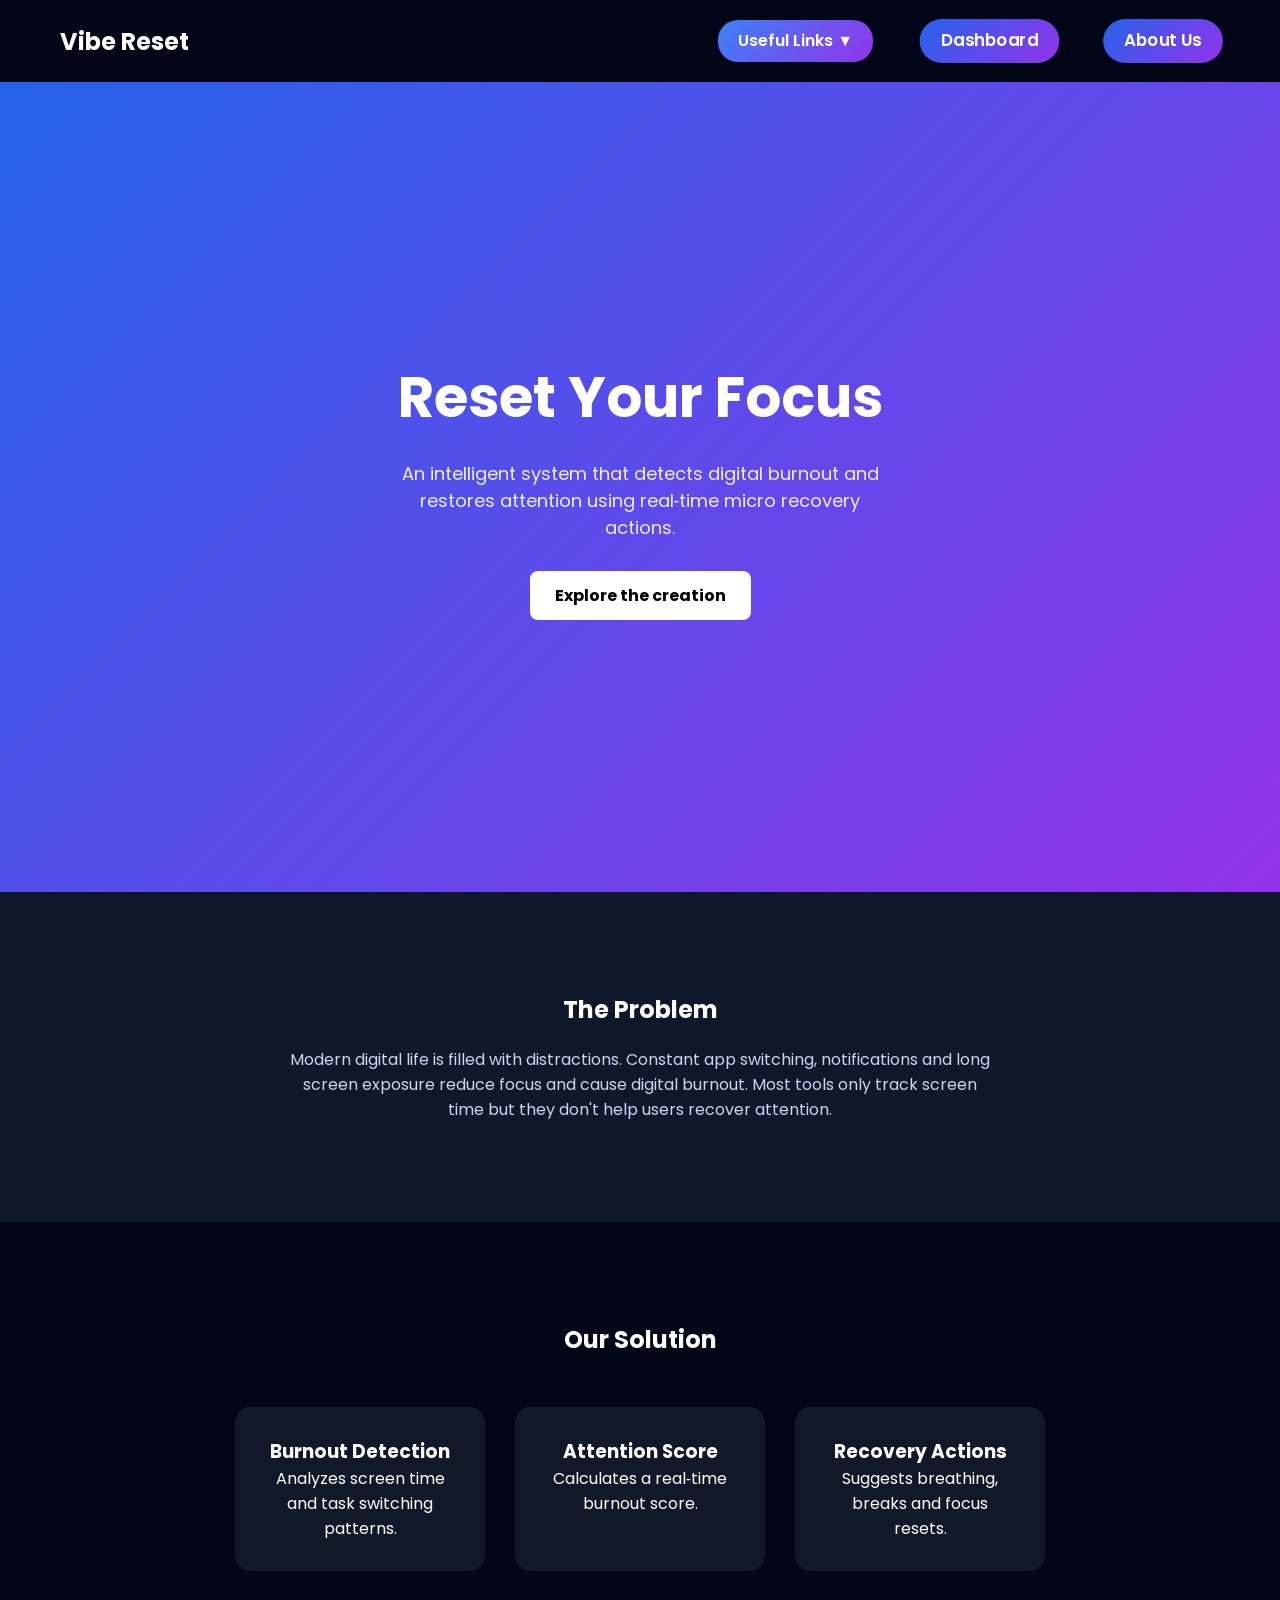
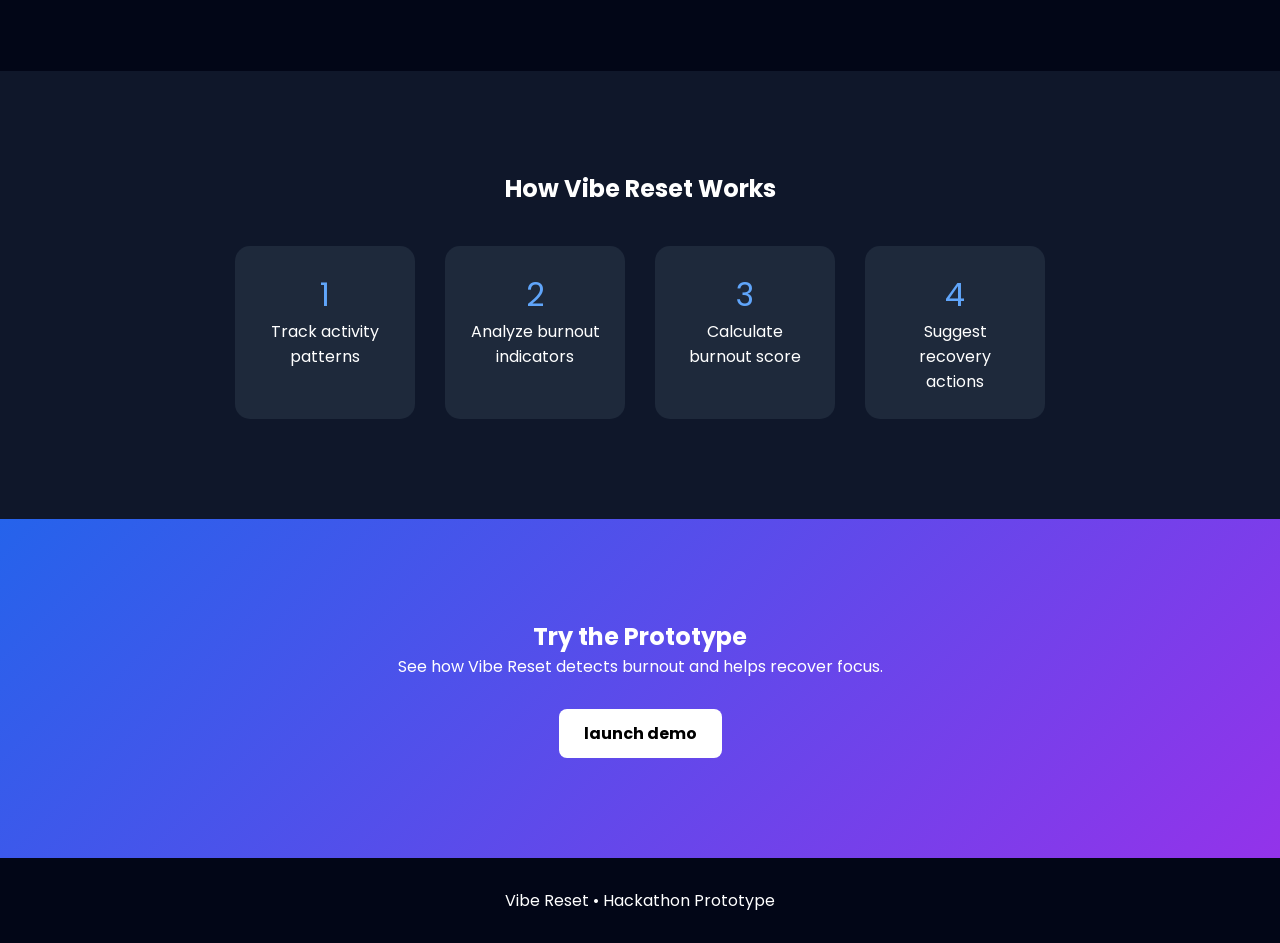
==== index.html @ a6e9ce76 "Initial commit" ====
<!DOCTYPE html>
<html lang="en">
<head>

<meta charset="UTF-8">
<meta name="viewport" content="width=device-width, initial-scale=1.0">
<title>Vibe Reset</title>


<link rel="stylesheet" href="style.css">

<link href="https://fonts.googleapis.com/css2?family=Poppins:wght@300;400;600&display=swap" rel="stylesheet">

</head>

<body>
<nav class="navbar">

<a href="index.html" class="logo">Vibe Reset</a>

<div class="nav-links">

<div class="dropdown">
  
<button class="dropbtn">Useful Links ▼</button>
<div class="dropdown-content">
<a href="burnout.html">What's the Problem?</a>
<a href="burnout.html#patterns">Burnout Patterns</a>
<a href="burnout.html#stats">Statistics / Facts</a>
 <a href="login.html">Login</a>
</div>
</div>

<!-- Simple link button -->
<a href="dashboard.html" class="nav-pill">Dashboard</a>

<a href="team.html" class="nav-pill">About Us</a>

</div>

</nav> 
<section class="hero">
<div class="hero-text">

<h1>Reset Your Focus</h1>

<p>
An intelligent system that detects digital burnout and restores
attention using real‑time micro recovery actions.
</p>

<button id="explore-btn" onclick="scrollToPrototype()">Explore the creation</button>

</div>

</section>

<section id="problem" class="section">

<h2>The Problem</h2>

<p class="section-text">
Modern digital life is filled with distractions. Constant app
switching, notifications and long screen exposure reduce focus and
cause digital burnout.

Most tools only track screen time but they don't help users recover
attention.
</p>

</section>

<section id="solution" class="section light">

<h2>Our Solution</h2>

<div class="features">

<div class="feature">
<h3>Burnout Detection</h3>
<p>Analyzes screen time and task switching patterns.</p>
</div>

<div class="feature">
<h3>Attention Score</h3>
<p>Calculates a real‑time burnout score.</p>
</div>

<div class="feature">
<h3>Recovery Actions</h3>
<p>Suggests breathing, breaks and focus resets.</p>
</div>

</div>

</section>

<section id="how" class="section">

<h2>How Vibe Reset Works</h2>

<div class="steps">

<div class="step">
<span>1</span>
<p>Track activity patterns</p>
</div>

<div class="step">
<span>2</span>
<p>Analyze burnout indicators</p>
</div>

<div class="step">
<span>3</span>
<p>Calculate burnout score</p>
</div>

<div class="step">
<span>4</span>
<p>Suggest recovery actions</p>
</div>

</div>

</section>

<section id="prototype" class="prototype">

<h2>Try the Prototype</h2>

<p>See how Vibe Reset detects burnout and helps recover focus.</p>

<button id="explore-btn" onclick="scrollToPrototype()">launch demo</button>

</section>

<footer>

<p>Vibe Reset • Hackathon Prototype</p>

</footer>

<script src="script.js"></script>

</body>
</html>
---- style.css ----
*{
margin:0;
padding:0;
box-sizing:border-box;
font-family:'Poppins',sans-serif;
}

body{
background:#0f172a;
color:white;
}

.navbar{
display:flex;
justify-content:space-between;
padding:20px 60px;
background:#020617;
align-items:center;
position:sticky;
top:0;

}

.logo{
font-size:220px;
font-weight:600;
color: rgb(255, 255, 255);
text-decoration:none;

}

.nav-links a{
margin-left:25px;
text-decoration:none;
color:#cbd5f5;
}

.hero{
height:90vh;
display:flex;
justify-content:center;
align-items:center;
text-align:center;
padding:40px;
background:linear-gradient(135deg,#2563eb,#9333ea);
}

.hero h1{
font-size:56px;
margin-bottom:20px;
}

.hero p{
max-width:500px;
margin:auto;
font-size:18px;
opacity:0.9;
}

button{
margin-top:30px;
padding:14px 28px;
border:none;
border-radius:30px;
background:white;
color:#111;
font-size:16px;
font-weight:600;
cursor:pointer;
}

button:hover{
transform:scale(1.05);
}

.section{
padding:100px 80px;
text-align:center;
}

.section.light{
background:#020617;
}

.section-text{
max-width:700px;
margin:auto;
margin-top:20px;
color:#cbd5f5;
}

.features{
display:flex;
justify-content:center;
flex-wrap:wrap;
gap:30px;
margin-top:50px;
}

.feature{
background:#111827;
padding:30px;
border-radius:15px;
width:250px;
}

.steps{
display:flex;
justify-content:center;
flex-wrap:wrap;
gap:30px;
margin-top:40px;
}

.step{
background:#1e293b;
padding:25px;
border-radius:15px;
width:180px;
}

.step span{
font-size:32px;
color:#60a5fa;
}

.prototype{
background:linear-gradient(135deg,#2563eb,#9333ea);
padding:100px 40px;
text-align:center;
}

footer{
padding:30px;
text-align:center;
background:#020617;
}
.team-hero{
  text-align:center;
  padding:80px 20px;
  background:linear-gradient(135deg,#2563eb,#9333ea);
  color:white;
}

.team-members{
  display:flex;
  flex-wrap:wrap;
  justify-content:center;
  gap:40px;
  padding:60px 20px;
  background:#0f172a;
}

.member{
  background:#1e293b;
  padding:25px;
  border-radius:15px;
  width:200px;
  text-align:center;
}

.member img{
  border-radius:50%;
  width:120px;
  height:120px;
  object-fit:cover;
  margin-bottom:15px;
}

.member h3{
  margin-bottom:5px;
}

.about-project{
  padding:80px 40px;
  text-align:center;
  background:#020617;
}

.about-project h2{
  margin-bottom:20px;
}

.about-project p{
  max-width:700px;
  margin:auto;
  color:#cbd5f5;
}
/* Dropdown Menu */
.dropdown {
  position: relative;
  display: inline-block;
  margin-left: 25px;
}

.dropbtn {
  background:#2563eb;
  color:white;
  padding:10px 16px;
  font-size:16px;
  border:none;
  border-radius:6px;
  cursor:pointer;
  font-weight:600;
  transition:0.3s;
}

.dropbtn:hover {
  background:#1d4ed8;
}

.dropdown-content {
  display: none;
  position: absolute;
  background-color: #1e293b;
  min-width: 200px;
  border-radius:8px;
  box-shadow:0 4px 8px rgba(0,0,0,0.3);
  z-index: 1;
}

.dropdown-content a {
  color:white;
  padding:12px 16px;
  text-decoration:none;
  display:block;
  font-weight:500;
  transition:0.2s;
}

.dropdown-content a:hover {
  background:#2563eb;
}

.dropdown:hover .dropdown-content {
  display: block;
}
.fullwidth-section {
  width:100%;
  padding:100px 40px;
  text-align:center;
  background:linear-gradient(135deg,#2563eb,#9333ea);
  color:white;
  margin-bottom:40px;
}

.fullwidth-section:nth-child(even) {
  background:#0f172a;
}

.fullwidth-section h1 {
  font-size:48px;
  margin-bottom:30px;
  font-weight:700;
}

.fullwidth-section .big-text {
  font-size:22px;
  max-width:1000px;
  margin:auto;
  line-height:1.6;
}

.cards-container {
  display:flex;
  flex-wrap:wrap;
  justify-content:center;
  gap:30px;
  margin-top:40px;
}

.card {
  background:#1e293b;
  padding:30px;
  border-radius:20px;
  width:280px;
  transition:0.3s;
}

.card:hover {
  transform: translateY(-10px);
  box-shadow:0 8px 20px rgba(0,0,0,0.4);
}

.card h2 {
  font-size:24px;
  margin-bottom:15px;
  color:#60a5fa;
}

.card p {
  font-size:18px;
  line-height:1.5;
  color:#cbd5f5;
}
/* Navbar Styles */
.navbar{
  display:flex;
  justify-content:space-between;
  align-items:center;
  padding:20px 60px;
  background:#020617;
  position:sticky;
  top:0;
  z-index:1000;
}

/* Logo */
.logo{
  font-size:24px;
  font-weight:700;
  color:white;
  text-decoration:none;
}

/* Nav Links */
.nav-links{
  display:flex;
  align-items:center;
  gap:20px;
}



.nav-links .nav-pill{
 padding:10px 20px;
  border-radius:30px;
  font-weight:600;
  text-decoration:none;
  background: linear-gradient(135deg,#2563eb,#9333ea);
  color:white;
  transition:0.3s;
  transform:scale(1.05);
}

/* Dropdown Menu */
.dropdown{
  position: relative;
  display:inline-block;
}

.dropbtn{
    padding:10px 20px;
  border-radius:30px;
  font-weight:600;
  text-decoration:none;
  background: linear-gradient(135deg,#2563eb,#9333ea);
  color:white;
  transition:0.3s;
}

.dropbtn:hover{
  background:#1d4ed8;
}

.dropdown-content{
  display:none;
  position:absolute;
  background-color:#1e293b;
  min-width:200px;
  border-radius:8px;
  box-shadow:0 4px 8px rgba(0,0,0,0.3);
  z-index:1;
}

.dropdown-content a{
  color:white;
  padding:12px 16px;
  text-decoration:none;
  display:block;
  font-weight:500;
  transition:0.2s;
}

.dropdown-content a:hover{
  background:#2563eb;
}

.dropdown:hover .dropdown-content{
  display:block;
}

/* Mobile Menu */
.menu-toggle{
  display:none;
  font-size:28px;
  color:white;
  cursor:pointer;
}

/* Responsive */
@media(max-width:900px){
  .nav-links{
    display:none;
    flex-direction:column;
    background:#020617;
    position:absolute;
    top:70px;
    right:0;
    width:200px;
    padding:20px;
    border-radius:10px;
  }

  .nav-links.show{
    display:flex;
  }

  .menu-toggle{
    display:block;
  }
}
.nav-links{
  display:flex;
  align-items:center;
  gap:25px;
}

/* Remove browser button styling */
button{
  margin:0;
  padding:0;
  border:none;
  background:none;
}

/* Common style for all nav items */
.nav-pill,
.dropbtn{
  display:inline-flex;
  align-items:center;
  justify-content:center;
  height:42px;
  padding:0 22px;
  border-radius:30px;
  font-size:16px;
  font-weight:600;
  text-decoration:none;
  cursor:pointer;
  line-height:1;
}

/* Gradient style */
.nav-pill,
.dropbtn,.dashboard-btn{
  background:linear-gradient(135deg,#3b82f6,#9333ea);
  color:white;
}

/* Dropdown container */
.dropdown{
  position:relative;
  display:flex;
  align-items:center;
}.hero-btn{
  display:inline-block;
  margin-top:30px;
  padding:14px 30px;
  font-size:20px;
  font-weight:600;
  color:white;
  background:linear-gradient(135deg,#3b82f6,#9333ea);
  border-radius:10px;
  text-decoration:none;
  transition:0.3s;
}

.hero-btn:hover{
  transform:translateY(-3px);
  box-shadow:0 8px 20px rgba(0,0,0,0.3);
}
#explore-btn {
  padding: 12px 25px;
  background-color: #ffffff;
  color: rgb(0, 0, 0);
  border: none;
  border-radius: 8px;
  cursor: pointer;
  font-weight: bold;
  transition: background-color 0.3s;
  margin-top: 30px;
}

#explore-btn:hover {
  background-color: #7507ea;
} 
/* Dropdown container */
.dropdown {
  position: relative;  /* Important: dropdown is relative to this */
  display: inline-block;
}

/* Button styling */
.dropbtn {
  padding: 10px 20px;
  font-size: 16px;
  background-color: #007bff;
  color: white;
  border: none;
  border-radius: 20px;
  cursor: pointer;
  transition: background-color 0.3s;
}

.dropbtn:hover {
  background-color: #0056b3;
}

/* Dropdown content (hidden by default) */
.dropdown-content {
  display: none;            /* Hidden initially */
  position: absolute;       /* Positioned relative to .dropdown */
  top: 100%;                /* Appears below the button */
  left: 0;
  background-color: rgb(66, 65, 62);
  min-width: 180px;
  box-shadow: 0px 8px 16px rgba(0,0,0,0.2);
  border-radius: 6px;
  z-index: 1000;
}

/* Links inside the dropdown */
.dropdown-content a {
  color: rgb(255, 255, 255);
  padding: 10px 15px;
  text-decoration: none;
  display: block;
  transition: background-color 0.2s;
}
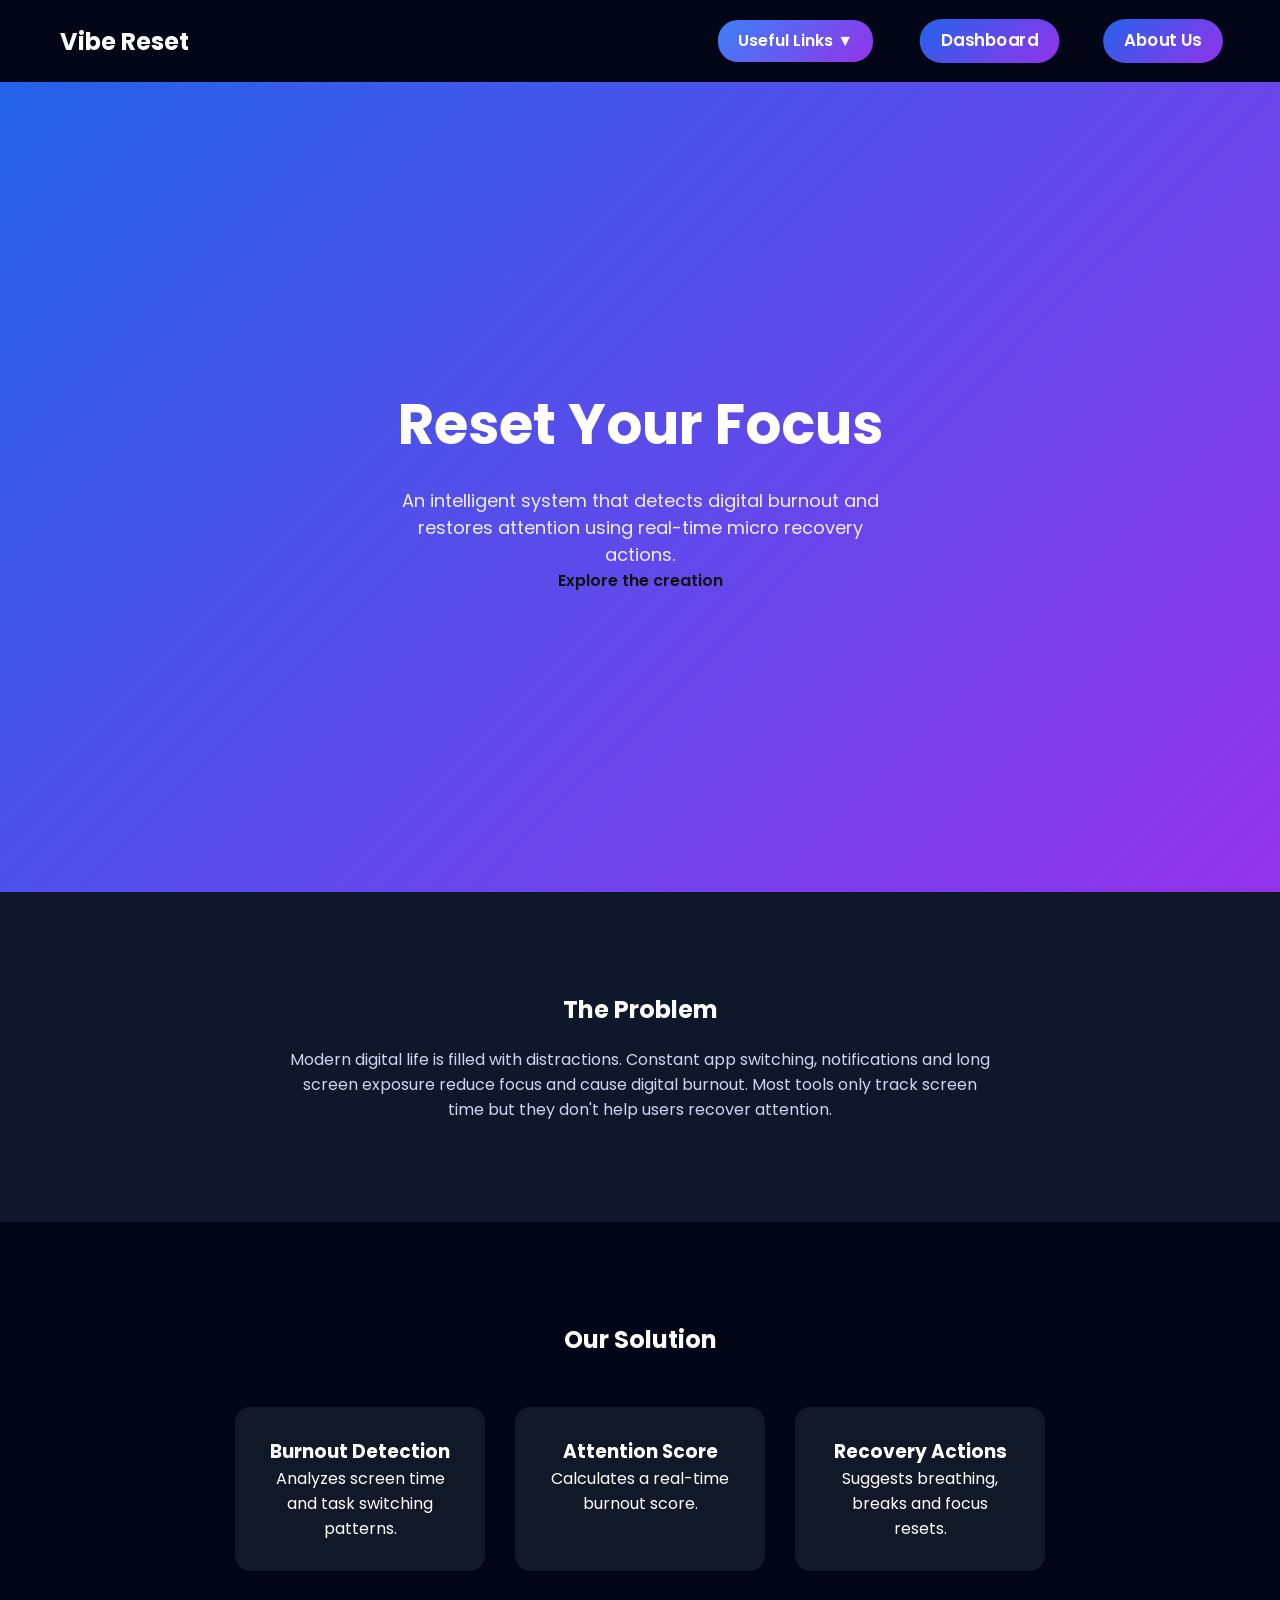
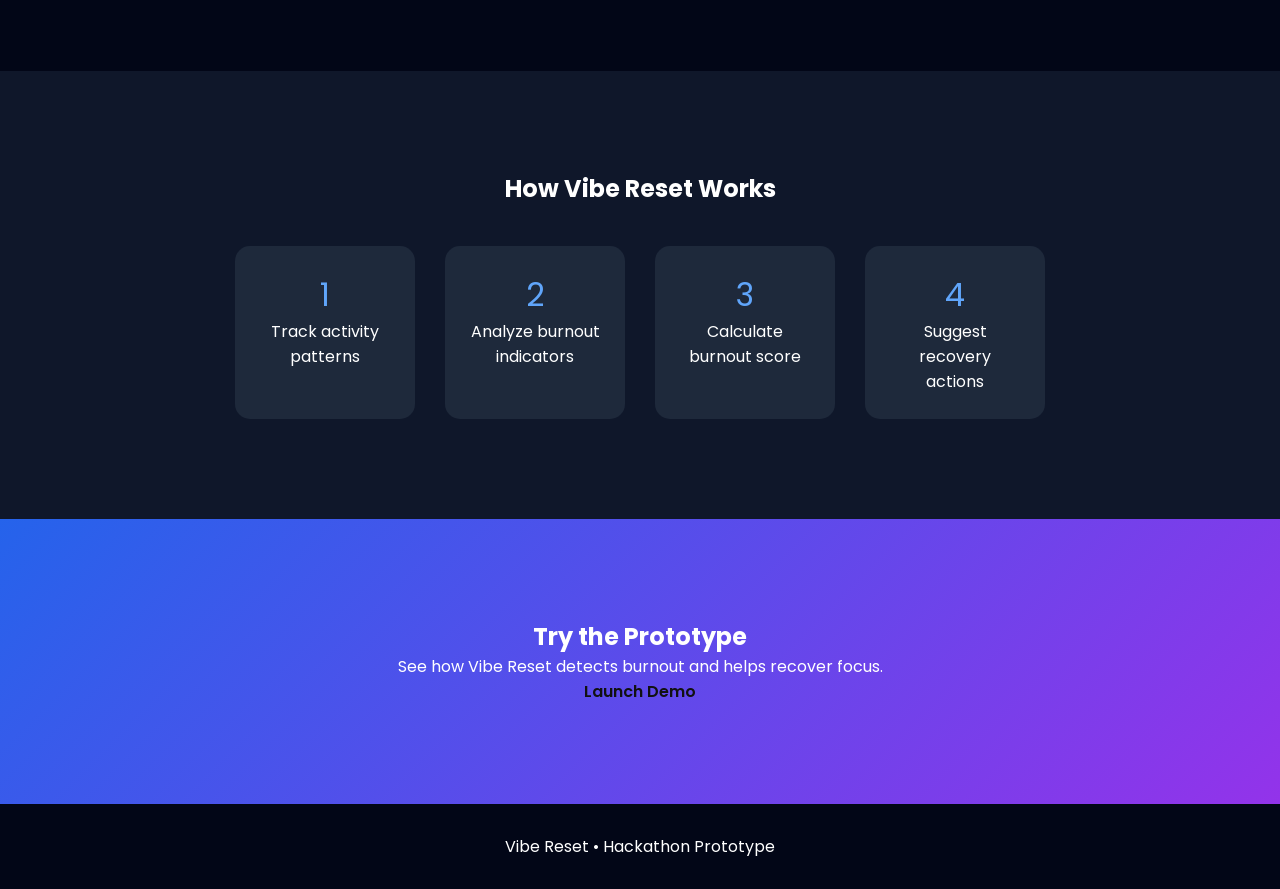
==== commit d0a7fcbf: "fixed login system" ====
--- a/index.html
+++ b/index.html
@@ -1,12 +1,13 @@
+<!DOCTYPE html>
 
-<!DOCTYPE html>
 <html lang="en">
+
 <head>
 
 <meta charset="UTF-8">
 <meta name="viewport" content="width=device-width, initial-scale=1.0">
+
 <title>Vibe Reset</title>
-
 
 <link rel="stylesheet" href="style.css">
 
@@ -15,6 +16,7 @@
 </head>
 
 <body>
+
 <nav class="navbar">
 
 <a href="index.html" class="logo">Vibe Reset</a>
@@ -22,35 +24,37 @@
 <div class="nav-links">
 
 <div class="dropdown">
-  
+
 <button class="dropbtn">Useful Links ▼</button>
+
 <div class="dropdown-content">
-<a href="burnout.html">What's the Problem?</a>
-<a href="burnout.html#patterns">Burnout Patterns</a>
-<a href="burnout.html#stats">Statistics / Facts</a>
- <a href="login.html">Login</a>
-</div>
+
+<a href="burnout.html">What's the Problem?</a> <a href="burnout.html#patterns">Burnout Patterns</a> <a href="burnout.html#stats">Statistics / Facts</a> <a href="login.html">Login</a>
+
 </div>
 
-<!-- Simple link button -->
+</div>
+
 <a href="dashboard.html" class="nav-pill">Dashboard</a>
 
 <a href="team.html" class="nav-pill">About Us</a>
 
 </div>
 
-</nav> 
+</nav>
+
 <section class="hero">
+
 <div class="hero-text">
 
 <h1>Reset Your Focus</h1>
 
 <p>
 An intelligent system that detects digital burnout and restores
-attention using real‑time micro recovery actions.
+attention using real-time micro recovery actions.
 </p>
 
-<button id="explore-btn" onclick="scrollToPrototype()">Explore the creation</button>
+<button onclick="scrollToPrototype()">Explore the creation</button>
 
 </div>
 
@@ -61,12 +65,12 @@
 <h2>The Problem</h2>
 
 <p class="section-text">
-Modern digital life is filled with distractions. Constant app
-switching, notifications and long screen exposure reduce focus and
-cause digital burnout.
 
-Most tools only track screen time but they don't help users recover
-attention.
+Modern digital life is filled with distractions. Constant app switching,
+notifications and long screen exposure reduce focus and cause digital burnout.
+
+Most tools only track screen time but they don't help users recover attention.
+
 </p>
 
 </section>
@@ -84,7 +88,7 @@
 
 <div class="feature">
 <h3>Attention Score</h3>
-<p>Calculates a real‑time burnout score.</p>
+<p>Calculates a real-time burnout score.</p>
 </div>
 
 <div class="feature">
@@ -132,7 +136,7 @@
 
 <p>See how Vibe Reset detects burnout and helps recover focus.</p>
 
-<button id="explore-btn" onclick="scrollToPrototype()">launch demo</button>
+<button onclick="scrollToPrototype()">Launch Demo</button>
 
 </section>
 
@@ -146,4 +150,3 @@
 
 </body>
 </html>
-
